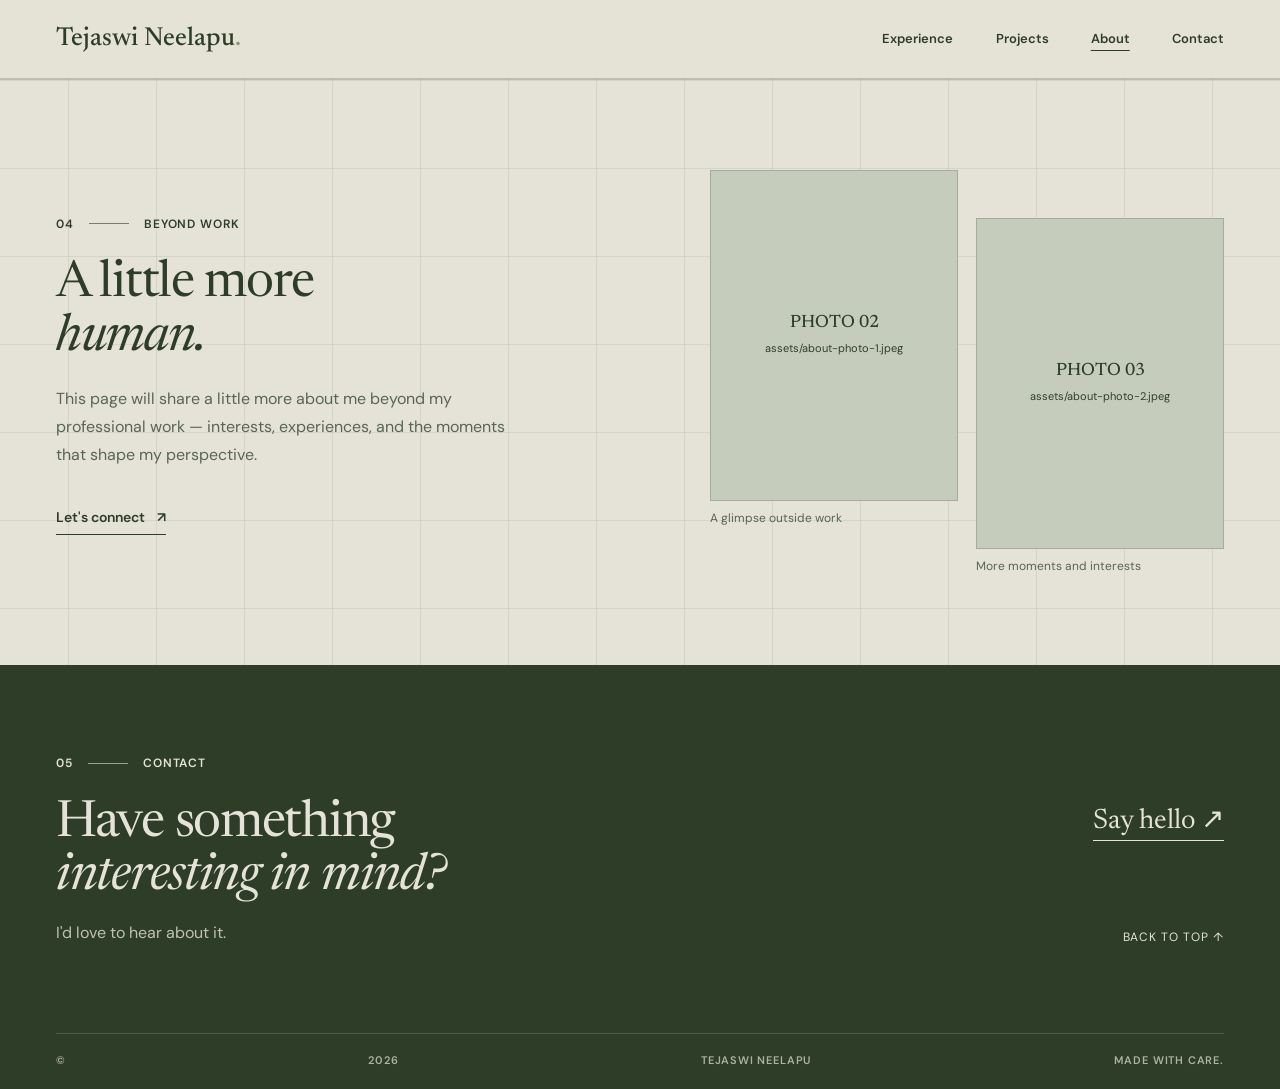
==== about.html @ 1ed98db2 "Add files via upload" ====
<!DOCTYPE html>

<html lang="en">
<head>
<meta charset="utf-8"/>
<meta content="width=device-width, initial-scale=1" name="viewport"/>
<meta content="#e5e3d7" name="theme-color"/>
<meta content="Portfolio of Tejaswi Neelapu — data engineering, analytics, and applied AI." name="description"/>
<title>About — Tejaswi Neelapu</title>
<link href="https://fonts.googleapis.com" rel="preconnect"/>
<link crossorigin="" href="https://fonts.gstatic.com" rel="preconnect"/>
<link href="https://fonts.googleapis.com/css2?family=DM+Sans:wght@400;500;600;700&amp;family=Newsreader:opsz,wght@6..72,400;6..72,500;6..72,600&amp;display=swap" rel="stylesheet"/>
<link href="./styles.css" rel="stylesheet"/>
<script defer="" src="./script.js"></script>
</head>
<body>
<a class="skip-link" href="#main">Skip to content</a>
<header class="site-header">
<div class="wrap header-layout">
<a class="wordmark" href="index.html">Tejaswi Neelapu<span class="wordmark-period">.</span></a>
<nav aria-label="Main navigation" id="main-nav">
<a href="experience.html">Experience</a><a href="projects.html">Projects</a><a aria-current="page" href="about.html">About</a><a href="contact.html">Contact</a>
</nav>
<button aria-controls="main-nav" aria-expanded="false" aria-label="Toggle navigation" class="mobile-menu"><span></span><span></span></button>
</div>
</header>
<main id="main">



<section aria-labelledby="about-title" class="section about-section grid-paper" id="about"><div class="wrap about-grid"><div><span class="index-label">04 <span class="short-rule"></span> BEYOND WORK</span><h2 id="about-title">A little more<br/><em>human.</em></h2><p>This page will share a little more about me beyond my professional work — interests, experiences, and the moments that shape my perspective.</p><a class="quiet-link" href="contact.html">Let's connect <span aria-hidden="true">↗</span></a></div><div aria-label="Personal photographs" class="personal-gallery"><figure><div class="photo-placeholder"><span>PHOTO 02</span><small>assets/about-photo-1.jpeg</small></div><figcaption>A glimpse outside work</figcaption></figure><figure><div class="photo-placeholder"><span>PHOTO 03</span><small>assets/about-photo-2.jpeg</small></div><figcaption>More moments and interests</figcaption></figure></div></div></section>
</main>
<footer id="contact"><div class="wrap footer-layout"><div><span class="index-label">05 <span class="short-rule"></span> CONTACT</span><h2>Have something<br/><em>interesting in mind?</em></h2><p>I'd love to hear about it.</p></div><div class="footer-right"><a href="mailto:tejaswirupa2001@gmail.com">Say hello <span aria-hidden="true">↗</span></a><a class="back-top" href="#main">BACK TO TOP ↑</a></div></div><div class="wrap copyright">© <span id="year">2026</span> TEJASWI NEELAPU <span>MADE WITH CARE.</span></div></footer>
</body>
</html>
---- styles.css ----
:root{--ivory:#e5e3d7;--sage:#a3b087;--olive:#2e3d28;--muted:#586653;--line:rgba(46,61,40,.22);--white:#f7f6f0;--serif:'Newsreader',Georgia,serif;--sans:'DM Sans',Arial,sans-serif}*{box-sizing:border-box}html{scroll-behavior:smooth;scroll-padding-top:84px}body{margin:0;background:var(--ivory);color:var(--olive);font-family:var(--sans);font-size:16px;line-height:1.55}a{color:inherit;text-decoration:none}button{font:inherit}img{max-width:100%;display:block}::selection{background:var(--sage);color:var(--olive)}.wrap{width:min(1280px,calc(100% - 112px));margin:auto}.skip-link{position:absolute;z-index:30;left:12px;top:-80px;background:var(--olive);color:var(--white);padding:12px}.skip-link:focus{top:12px}.grid-paper{background-image:linear-gradient(to right,rgba(46,61,40,.085) 1px,transparent 1px),linear-gradient(to bottom,rgba(46,61,40,.085) 1px,transparent 1px);background-size:88px 88px;background-position:center top}.site-header{position:relative;z-index:10;border-bottom:1px solid var(--line);background:rgba(229,227,215,.96)}.header-layout{min-height:78px;display:flex;align-items:center;justify-content:space-between;gap:20px}.wordmark{font:500 26px/1 var(--serif);white-space:nowrap}.wordmark-period{color:#879c74}.site-header nav{display:flex;align-items:center;gap:clamp(18px,3.3vw,48px)}.site-header nav a{font-size:13px;font-weight:600;transition:opacity .2s}.site-header nav a:hover{opacity:.55}.mobile-menu{display:none}.micro,.index-label,.portrait-caption,.project-number,.project-foot,.tags,.content-note,.panel-foot,.copyright{font-size:12px;letter-spacing:.075em;font-weight:600}.hero{overflow:hidden}.hero-topline,.hero-baseline{display:flex;justify-content:space-between;gap:20px}.hero-topline{padding:25px 0 18px;border-bottom:1px solid var(--line)}.hero-layout{display:grid;grid-template-columns:minmax(0,.96fr) minmax(0,1.04fr);align-items:center;gap:5.2%;min-height:620px;padding:52px 0 34px}.index-label{display:inline-flex;align-items:center;gap:15px}.short-rule{display:inline-block;width:40px;border-top:1px solid currentColor;opacity:.6}.hero h1{font:400 clamp(48px,5.5vw,82px)/.99 var(--serif);letter-spacing:-.035em;margin:34px 0 28px}.hero h1 em,h2 em{font-weight:400}.hero-lead{font-size:clamp(16px,1.4vw,19px);line-height:1.7;max-width:475px;margin:0;color:var(--muted)}.hero-actions{display:flex;gap:30px;flex-wrap:wrap;align-items:center;margin-top:36px}.button-primary{background:var(--olive);padding:14px 20px;color:var(--white);font-size:13px;font-weight:600;display:inline-flex;gap:26px;align-items:center;transition:transform .25s,background .25s}.button-primary:hover{transform:translateY(-3px);background:#43573c}.quiet-link{display:inline-flex;align-items:center;gap:12px;font-size:14px;font-weight:600;border-bottom:1px solid currentColor;padding-bottom:5px;transition:gap .2s}.quiet-link:hover{gap:19px}.hero-visual{position:relative;padding:0 8% 16px 2%}.portrait-mat{height:clamp(400px,42vw,540px);overflow:hidden;background:var(--sage)}.portrait-mat img{width:100%;height:100%;object-fit:cover;object-position:50% 55%;filter:saturate(.86) contrast(.98)}.portrait-caption{text-align:right;margin:13px 0 0}.botanical{stroke:var(--muted);stroke-width:1.4;opacity:.56;stroke-linecap:round;stroke-linejoin:round}.hero-flower{position:absolute;width:120px;height:180px;right:-26px;bottom:-30px;transform:rotate(-17deg);pointer-events:none}.hero-baseline{align-items:center;padding:17px 0 23px;border-top:1px solid var(--line)}.hero-baseline a{white-space:nowrap}.section{padding:110px 0}.experience-section{background:var(--white)}.section-grid{display:grid;grid-template-columns:32% 1fr;gap:8%}.section-intro h2,.section-top h2,.about-grid h2,footer h2{font:400 clamp(40px,4vw,60px)/1.04 var(--serif);letter-spacing:-.025em;margin:23px 0 20px}.section-intro>p,.section-top>p,.about-grid>div>p{max-width:300px;color:var(--muted);font-size:16px;line-height:1.75}.experience-list{border-top:1px solid var(--line)}.experience-row{border-bottom:1px solid var(--line)}.experience-row summary{list-style:none;cursor:pointer;display:grid;grid-template-columns:1.25fr 1.6fr auto 22px;gap:12px;align-items:center;padding:24px 0}.experience-row summary::-webkit-details-marker{display:none}.experience-row summary:hover .company{transform:translateX(5px)}.company{font-size:20px;font-family:var(--serif);font-weight:500;transition:transform .2s}.role,.date{font-size:14px}.date{white-space:nowrap}.expand-symbol{font-size:23px;font-weight:400;line-height:1}.experience-row[open] .expand-symbol{transform:rotate(45deg)}.experience-detail{max-width:570px;padding:0 0 22px 0;color:var(--muted);font-size:15px}.experience-detail p{margin:0 0 13px}.tags{font-size:11px}.content-note{font-size:12px;font-weight:400;color:var(--muted);letter-spacing:0;margin-top:20px}.projects-section{background:var(--ivory)}.section-top{display:flex;align-items:end;justify-content:space-between;gap:30px;margin-bottom:42px}.section-top h2{margin-bottom:0}.project-grid{display:grid;grid-template-columns:repeat(3,minmax(0,1fr));border-top:1px solid var(--line);border-bottom:1px solid var(--line)}.project{padding:28px 25px 27px 0;min-width:0}.project+.project{border-left:1px solid var(--line);padding-left:25px}.project-art{margin:22px 0 24px;height:170px;position:relative;overflow:hidden}.project-art-one{background:#b7bda8}.project-art-two{background:#d5d5c8}.project-art-three{background:#a8b392}.project-art-one .art-ring{position:absolute;border:1px solid var(--olive);border-radius:50%;width:170px;height:170px;top:0;left:50%;transform:translateX(-50%)}.project-art-one .ring-two{width:125px;height:125px;top:22px}.project-art-one .ring-three{width:75px;height:75px;top:47px}.art-dot{position:absolute;width:12px;height:12px;border-radius:50%;background:var(--olive);top:calc(50% - 6px);left:calc(50% - 6px)}.art-flow{position:absolute;border:1px solid var(--olive);width:80%;height:35px;left:10%;transform:skewY(-14deg)}.f1{top:39px}.f2{top:67px}.f3{top:95px}.art-bars{display:flex;align-items:end;justify-content:center;height:100%;gap:12px;padding:24px}.art-bars i{display:block;background:var(--olive);width:20px;opacity:.8}.art-bars i:nth-child(1){height:33%}.art-bars i:nth-child(2){height:65%}.art-bars i:nth-child(3){height:44%}.art-bars i:nth-child(4){height:85%}.art-bars i:nth-child(5){height:61%}.art-bars i:nth-child(6){height:100%}.project h3{font:500 27px/1.12 var(--serif);margin:0 0 12px}.project>p{font-size:15px;line-height:1.65;color:var(--muted);min-height:74px;margin:0 0 22px}.project-foot{font-size:11px}.about-section{border-top:1px solid var(--line);padding:90px 0}.about-grid{display:grid;grid-template-columns:1fr 1fr;gap:12%;align-items:center}.about-grid>div>p{max-width:480px}.about-grid .quiet-link{margin-top:22px}.about-panel{background:var(--sage);min-height:315px;position:relative;display:flex;align-items:center;padding:42px;overflow:hidden}.about-panel-inner{max-width:330px;position:relative;z-index:1}.about-panel-inner>span{font-size:12px;letter-spacing:.08em;font-weight:600}.about-panel-inner p{font:400 31px/1.2 var(--serif);margin:28px 0 42px}.corner-flower{position:absolute;width:130px;height:195px;right:-28px;bottom:-50px;opacity:.38;transform:rotate(23deg)}footer{background:var(--olive);color:var(--ivory);padding:85px 0 20px}.footer-layout{display:flex;justify-content:space-between;gap:35px}.footer-layout h2{margin-bottom:8px}.footer-layout p{opacity:.8}.footer-right{display:flex;flex-direction:column;align-items:flex-end;justify-content:space-between;padding:52px 0 15px}.footer-right>a:first-child{font:400 28px var(--serif);border-bottom:1px solid var(--ivory);padding-bottom:5px}.back-top{font-size:12px;letter-spacing:.08em}.copyright{display:flex;justify-content:space-between;gap:20px;border-top:1px solid rgba(255,255,255,.23);margin-top:72px;padding-top:18px;font-size:11px;opacity:.7}a:focus-visible,button:focus-visible,summary:focus-visible{outline:3px solid #77915e;outline-offset:4px}@media(max-width:950px){.wrap{width:min(100% - 56px,1280px)}.hero-layout{min-height:0}.hero h1{font-size:clamp(42px,5.5vw,65px)}.experience-row summary{grid-template-columns:1fr 1fr 22px}.experience-row .date{grid-column:2;grid-row:2}.expand-symbol{grid-column:3;grid-row:1}.role{grid-column:2;grid-row:1}.project h3{font-size:23px}}@media(max-width:700px){.wrap{width:calc(100% - 38px)}.header-layout{min-height:66px}.wordmark{font-size:22px}.mobile-menu{display:flex;flex-direction:column;gap:6px;justify-content:center;align-items:center;background:transparent;border:1px solid var(--line);width:44px;height:40px}.mobile-menu span{width:19px;border-top:1.5px solid var(--olive)}.site-header nav{display:none;position:absolute;top:66px;left:0;right:0;padding:24px 19px;background:var(--ivory);border-bottom:1px solid var(--line);flex-direction:column;align-items:flex-start;gap:19px}.site-header nav.open{display:flex}.hero-topline{font-size:10px}.hero-topline span:last-child{display:none}.hero-layout{grid-template-columns:1fr;gap:35px;padding:45px 0 35px}.hero h1{font-size:clamp(48px,11vw,70px);margin:22px 0}.hero-lead{max-width:510px}.hero-actions{margin-top:28px;gap:20px}.hero-visual{padding:0 13% 0 0}.portrait-mat{height:auto;aspect-ratio:4/4.3}.portrait-mat img{object-position:center 52%}.hero-flower{right:0;bottom:-28px;width:90px}.hero-baseline{font-size:10px}.hero-baseline>span{display:none}.section{padding:73px 0}.section-grid,.about-grid{grid-template-columns:1fr;gap:31px}.section-intro h2,.section-top h2,.about-grid h2,footer h2{font-size:45px}.experience-row summary{grid-template-columns:1.2fr 1fr 22px;gap:10px;padding:20px 0}.company{font-size:19px}.role,.date{font-size:12px}.section-top{display:block}.section-top>p{margin-top:12px}.project-grid{grid-template-columns:1fr}.project{padding:25px 0!important}.project+.project{border-left:0;border-top:1px solid var(--line)}.project-art{height:175px}.project>p{min-height:0}.about-panel{min-height:280px}.footer-layout{display:block}.footer-right{padding:25px 0 0;align-items:flex-start;gap:60px}.copyright{margin-top:56px;flex-wrap:wrap}.grid-paper{background-size:65px 65px}}@media(prefers-reduced-motion:reduce){html{scroll-behavior:auto}*,*:before,*:after{transition-duration:.01ms!important;animation-duration:.01ms!important}}

/* Multi-page navigation + personal-gallery extensions */
.site-header nav a[aria-current="page"]{text-decoration:underline;text-underline-offset:7px;text-decoration-thickness:1px}
.contact-page{min-height:55vh;display:flex;align-items:center}.contact-page h1{font:400 clamp(44px,5vw,70px)/1.06 var(--serif);letter-spacing:-.025em;margin:20px 0}.contact-page p{max-width:610px;color:var(--muted)}
.personal-gallery{display:grid;grid-template-columns:1fr 1fr;gap:18px;align-items:start}.personal-gallery figure{margin:0}.personal-gallery figure:nth-child(2){margin-top:48px}.photo-placeholder{min-height:290px;aspect-ratio:3/4;background:#c6ccbb;border:1px solid var(--line);display:flex;flex-direction:column;align-items:center;justify-content:center;gap:8px;color:var(--olive)}.photo-placeholder span{font:500 18px var(--serif)}.photo-placeholder small{font-size:11px}.personal-gallery figcaption{margin-top:8px;font-size:12px;color:var(--muted)}
@media(max-width:700px){.personal-gallery{gap:12px}.personal-gallery figure:nth-child(2){margin-top:26px}.photo-placeholder{min-height:165px}.photo-placeholder small{font-size:9px}}
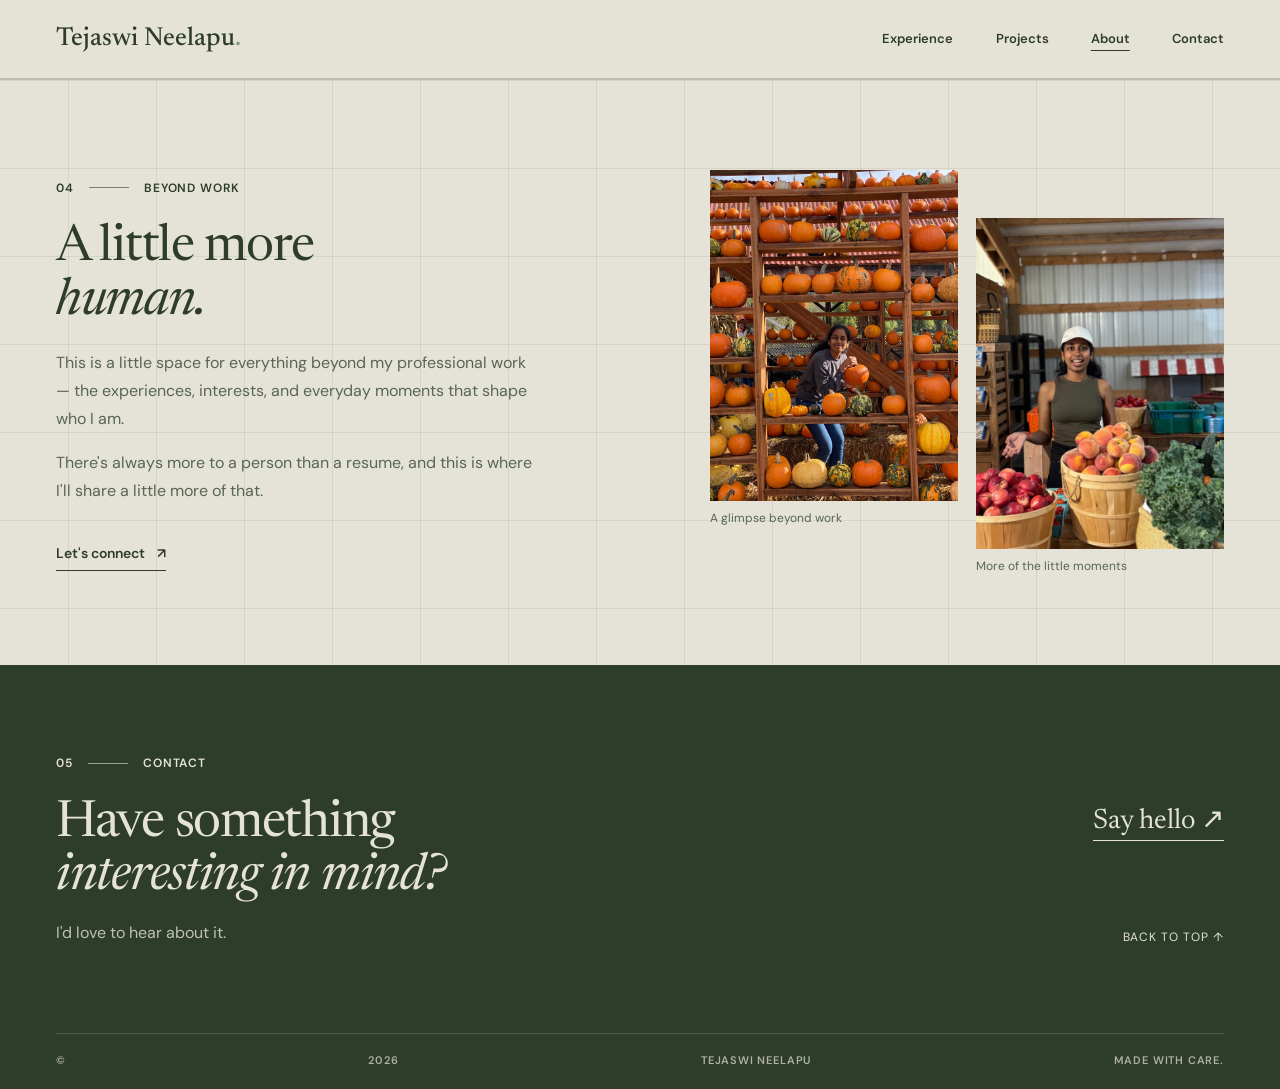
==== commit bc1daec5: "Revise about.html for improved content and layout Updated the about page to enhance content and stru" ====
--- a/about.html
+++ b/about.html
@@ -1,35 +1,141 @@
 <!DOCTYPE html>
-
 <html lang="en">
 <head>
-<meta charset="utf-8"/>
-<meta content="width=device-width, initial-scale=1" name="viewport"/>
-<meta content="#e5e3d7" name="theme-color"/>
-<meta content="Portfolio of Tejaswi Neelapu — data engineering, analytics, and applied AI." name="description"/>
-<title>About — Tejaswi Neelapu</title>
-<link href="https://fonts.googleapis.com" rel="preconnect"/>
-<link crossorigin="" href="https://fonts.gstatic.com" rel="preconnect"/>
-<link href="https://fonts.googleapis.com/css2?family=DM+Sans:wght@400;500;600;700&amp;family=Newsreader:opsz,wght@6..72,400;6..72,500;6..72,600&amp;display=swap" rel="stylesheet"/>
-<link href="./styles.css" rel="stylesheet"/>
-<script defer="" src="./script.js"></script>
+  <meta charset="UTF-8">
+  <meta name="viewport" content="width=device-width, initial-scale=1">
+
+  <meta name="theme-color" content="#e5e3d7">
+  <meta name="description" content="Get to know Tejaswi Neelapu beyond her professional work.">
+
+  <title>About — Tejaswi Neelapu</title>
+
+  <link rel="preconnect" href="https://fonts.googleapis.com">
+  <link rel="preconnect" href="https://fonts.gstatic.com" crossorigin>
+  <link href="https://fonts.googleapis.com/css2?family=DM+Sans:wght@400;500;600;700&family=Newsreader:opsz,wght@6..72,400;6..72,500;6..72,600&display=swap" rel="stylesheet">
+
+  <link rel="stylesheet" href="./styles.css">
+  <script src="./script.js" defer></script>
 </head>
+
 <body>
-<a class="skip-link" href="#main">Skip to content</a>
-<header class="site-header">
-<div class="wrap header-layout">
-<a class="wordmark" href="index.html">Tejaswi Neelapu<span class="wordmark-period">.</span></a>
-<nav aria-label="Main navigation" id="main-nav">
-<a href="experience.html">Experience</a><a href="projects.html">Projects</a><a aria-current="page" href="about.html">About</a><a href="contact.html">Contact</a>
-</nav>
-<button aria-controls="main-nav" aria-expanded="false" aria-label="Toggle navigation" class="mobile-menu"><span></span><span></span></button>
-</div>
-</header>
-<main id="main">
+  <a class="skip-link" href="#main">Skip to content</a>
 
+  <header class="site-header">
+    <div class="wrap header-layout">
+      <a class="wordmark" href="index.html">
+        Tejaswi Neelapu<span class="wordmark-period">.</span>
+      </a>
 
+      <nav id="main-nav" aria-label="Main navigation">
+        <a href="experience.html">Experience</a>
+        <a href="projects.html">Projects</a>
+        <a href="about.html" aria-current="page">About</a>
+        <a href="contact.html">Contact</a>
+      </nav>
 
-<section aria-labelledby="about-title" class="section about-section grid-paper" id="about"><div class="wrap about-grid"><div><span class="index-label">04 <span class="short-rule"></span> BEYOND WORK</span><h2 id="about-title">A little more<br/><em>human.</em></h2><p>This page will share a little more about me beyond my professional work — interests, experiences, and the moments that shape my perspective.</p><a class="quiet-link" href="contact.html">Let's connect <span aria-hidden="true">↗</span></a></div><div aria-label="Personal photographs" class="personal-gallery"><figure><div class="photo-placeholder"><span>PHOTO 02</span><small>assets/about-photo-1.jpeg</small></div><figcaption>A glimpse outside work</figcaption></figure><figure><div class="photo-placeholder"><span>PHOTO 03</span><small>assets/about-photo-2.jpeg</small></div><figcaption>More moments and interests</figcaption></figure></div></div></section>
-</main>
-<footer id="contact"><div class="wrap footer-layout"><div><span class="index-label">05 <span class="short-rule"></span> CONTACT</span><h2>Have something<br/><em>interesting in mind?</em></h2><p>I'd love to hear about it.</p></div><div class="footer-right"><a href="mailto:tejaswirupa2001@gmail.com">Say hello <span aria-hidden="true">↗</span></a><a class="back-top" href="#main">BACK TO TOP ↑</a></div></div><div class="wrap copyright">© <span id="year">2026</span> TEJASWI NEELAPU <span>MADE WITH CARE.</span></div></footer>
+      <button
+        class="mobile-menu"
+        aria-label="Toggle navigation"
+        aria-controls="main-nav"
+        aria-expanded="false"
+      >
+        <span></span>
+        <span></span>
+      </button>
+    </div>
+  </header>
+
+  <main id="main">
+    <section
+      class="section about-section grid-paper"
+      id="about"
+      aria-labelledby="about-title"
+    >
+      <div class="wrap about-grid">
+
+        <div>
+          <span class="index-label">
+            04 <span class="short-rule"></span> BEYOND WORK
+          </span>
+
+          <h2 id="about-title">
+            A little more<br>
+            <em>human.</em>
+          </h2>
+
+          <p>
+            This is a little space for everything beyond my
+            professional work — the experiences, interests,
+            and everyday moments that shape who I am.
+          </p>
+
+          <p>
+            There's always more to a person than a resume,
+            and this is where I'll share a little more of that.
+          </p>
+
+          <a class="quiet-link" href="contact.html">
+            Let's connect <span aria-hidden="true">↗</span>
+          </a>
+        </div>
+
+        <div class="personal-gallery" aria-label="Personal photographs">
+
+          <figure>
+            <img
+              class="personal-photo"
+              src="./assets/about-photo-1.jpeg"
+              alt="Tejaswi enjoying a moment outside of work"
+              loading="lazy"
+            >
+            <figcaption>A glimpse beyond work</figcaption>
+          </figure>
+
+          <figure>
+            <img
+              class="personal-photo"
+              src="./assets/about-photo-2.jpeg"
+              alt="Another personal photograph of Tejaswi"
+              loading="lazy"
+            >
+            <figcaption>More of the little moments</figcaption>
+          </figure>
+
+        </div>
+      </div>
+    </section>
+  </main>
+
+  <footer id="contact">
+    <div class="wrap footer-layout">
+      <div>
+        <span class="index-label">
+          05 <span class="short-rule"></span> CONTACT
+        </span>
+
+        <h2>
+          Have something<br>
+          <em>interesting in mind?</em>
+        </h2>
+
+        <p>I'd love to hear about it.</p>
+      </div>
+
+      <div class="footer-right">
+        <a href="mailto:tejaswirupa2001@gmail.com">
+          Say hello <span aria-hidden="true">↗</span>
+        </a>
+
+        <a class="back-top" href="#main">
+          BACK TO TOP ↑
+        </a>
+      </div>
+    </div>
+
+    <div class="wrap copyright">
+      © <span id="year">2026</span> TEJASWI NEELAPU
+      <span>MADE WITH CARE.</span>
+    </div>
+  </footer>
 </body>
 </html>
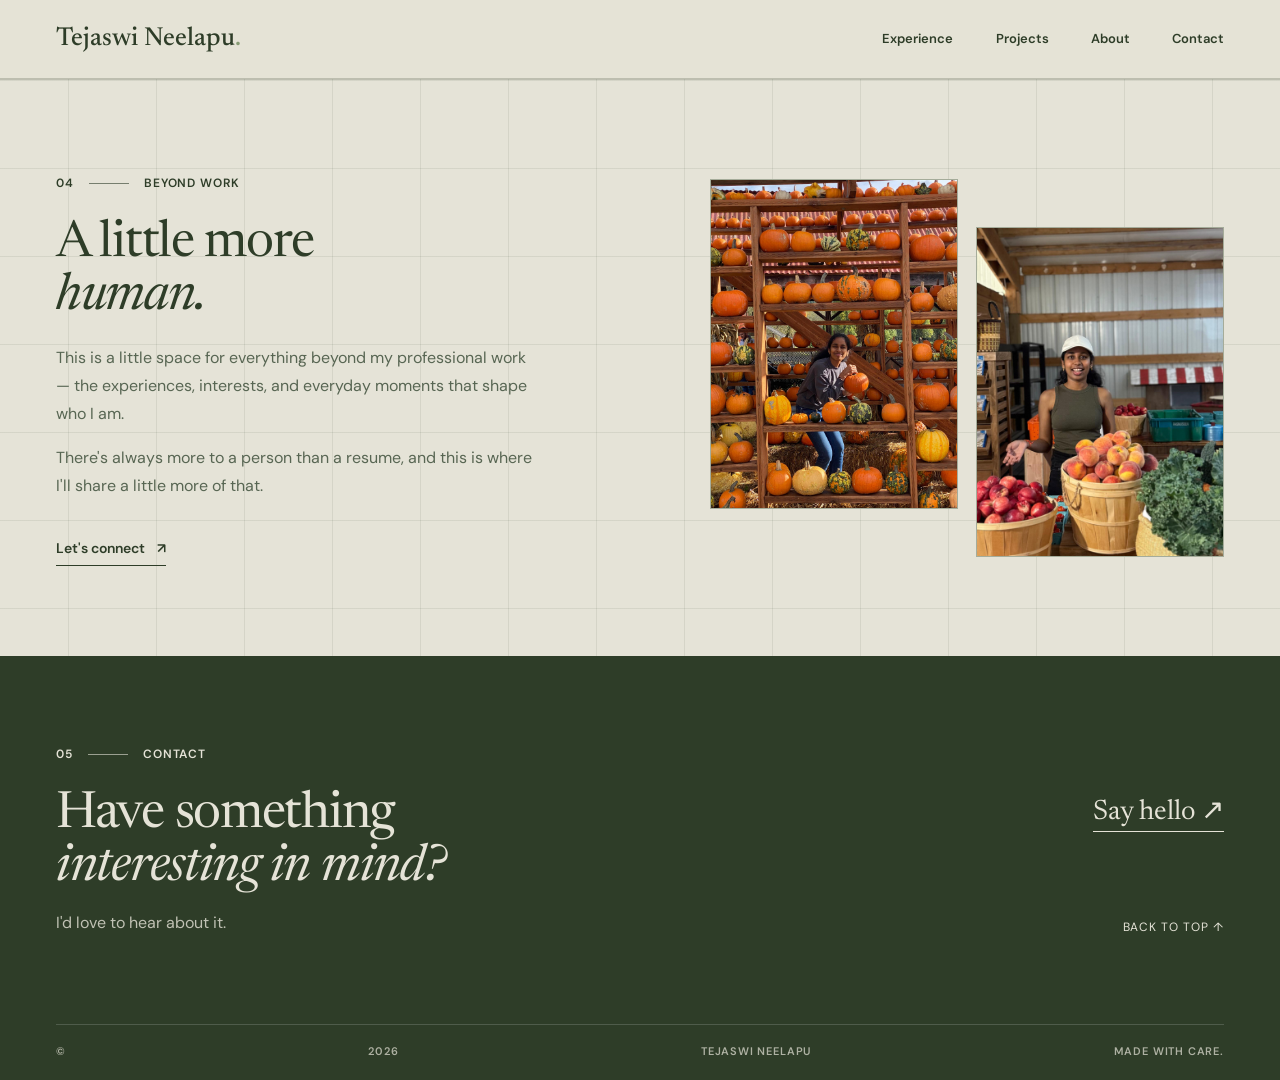
==== commit d8280770: "Remove captions beneath About page photographs" ====
--- a/about.html
+++ b/about.html
@@ -13,7 +13,7 @@
   <link rel="preconnect" href="https://fonts.gstatic.com" crossorigin>
   <link href="https://fonts.googleapis.com/css2?family=DM+Sans:wght@400;500;600;700&family=Newsreader:opsz,wght@6..72,400;6..72,500;6..72,600&display=swap" rel="stylesheet">
 
-  <link rel="stylesheet" href="./styles.css">
+  <link rel="stylesheet" href="./styles.css?v=20261115b">
   <script src="./script.js" defer></script>
 </head>
 
@@ -88,7 +88,6 @@
               alt="Tejaswi enjoying a moment outside of work"
               loading="lazy"
             >
-            <figcaption>A glimpse beyond work</figcaption>
           </figure>
 
           <figure>
@@ -98,7 +97,6 @@
               alt="Another personal photograph of Tejaswi"
               loading="lazy"
             >
-            <figcaption>More of the little moments</figcaption>
           </figure>
 
         </div>
--- a/styles.css
+++ b/styles.css
@@ -1,7 +1,92 @@
 :root{--ivory:#e5e3d7;--sage:#a3b087;--olive:#2e3d28;--muted:#586653;--line:rgba(46,61,40,.22);--white:#f7f6f0;--serif:'Newsreader',Georgia,serif;--sans:'DM Sans',Arial,sans-serif}*{box-sizing:border-box}html{scroll-behavior:smooth;scroll-padding-top:84px}body{margin:0;background:var(--ivory);color:var(--olive);font-family:var(--sans);font-size:16px;line-height:1.55}a{color:inherit;text-decoration:none}button{font:inherit}img{max-width:100%;display:block}::selection{background:var(--sage);color:var(--olive)}.wrap{width:min(1280px,calc(100% - 112px));margin:auto}.skip-link{position:absolute;z-index:30;left:12px;top:-80px;background:var(--olive);color:var(--white);padding:12px}.skip-link:focus{top:12px}.grid-paper{background-image:linear-gradient(to right,rgba(46,61,40,.085) 1px,transparent 1px),linear-gradient(to bottom,rgba(46,61,40,.085) 1px,transparent 1px);background-size:88px 88px;background-position:center top}.site-header{position:relative;z-index:10;border-bottom:1px solid var(--line);background:rgba(229,227,215,.96)}.header-layout{min-height:78px;display:flex;align-items:center;justify-content:space-between;gap:20px}.wordmark{font:500 26px/1 var(--serif);white-space:nowrap}.wordmark-period{color:#879c74}.site-header nav{display:flex;align-items:center;gap:clamp(18px,3.3vw,48px)}.site-header nav a{font-size:13px;font-weight:600;transition:opacity .2s}.site-header nav a:hover{opacity:.55}.mobile-menu{display:none}.micro,.index-label,.portrait-caption,.project-number,.project-foot,.tags,.content-note,.panel-foot,.copyright{font-size:12px;letter-spacing:.075em;font-weight:600}.hero{overflow:hidden}.hero-topline,.hero-baseline{display:flex;justify-content:space-between;gap:20px}.hero-topline{padding:25px 0 18px;border-bottom:1px solid var(--line)}.hero-layout{display:grid;grid-template-columns:minmax(0,.96fr) minmax(0,1.04fr);align-items:center;gap:5.2%;min-height:620px;padding:52px 0 34px}.index-label{display:inline-flex;align-items:center;gap:15px}.short-rule{display:inline-block;width:40px;border-top:1px solid currentColor;opacity:.6}.hero h1{font:400 clamp(48px,5.5vw,82px)/.99 var(--serif);letter-spacing:-.035em;margin:34px 0 28px}.hero h1 em,h2 em{font-weight:400}.hero-lead{font-size:clamp(16px,1.4vw,19px);line-height:1.7;max-width:475px;margin:0;color:var(--muted)}.hero-actions{display:flex;gap:30px;flex-wrap:wrap;align-items:center;margin-top:36px}.button-primary{background:var(--olive);padding:14px 20px;color:var(--white);font-size:13px;font-weight:600;display:inline-flex;gap:26px;align-items:center;transition:transform .25s,background .25s}.button-primary:hover{transform:translateY(-3px);background:#43573c}.quiet-link{display:inline-flex;align-items:center;gap:12px;font-size:14px;font-weight:600;border-bottom:1px solid currentColor;padding-bottom:5px;transition:gap .2s}.quiet-link:hover{gap:19px}.hero-visual{position:relative;padding:0 8% 16px 2%}.portrait-mat{height:clamp(400px,42vw,540px);overflow:hidden;background:var(--sage)}.portrait-mat img{width:100%;height:100%;object-fit:cover;object-position:50% 55%;filter:saturate(.86) contrast(.98)}.portrait-caption{text-align:right;margin:13px 0 0}.botanical{stroke:var(--muted);stroke-width:1.4;opacity:.56;stroke-linecap:round;stroke-linejoin:round}.hero-flower{position:absolute;width:120px;height:180px;right:-26px;bottom:-30px;transform:rotate(-17deg);pointer-events:none}.hero-baseline{align-items:center;padding:17px 0 23px;border-top:1px solid var(--line)}.hero-baseline a{white-space:nowrap}.section{padding:110px 0}.experience-section{background:var(--white)}.section-grid{display:grid;grid-template-columns:32% 1fr;gap:8%}.section-intro h2,.section-top h2,.about-grid h2,footer h2{font:400 clamp(40px,4vw,60px)/1.04 var(--serif);letter-spacing:-.025em;margin:23px 0 20px}.section-intro>p,.section-top>p,.about-grid>div>p{max-width:300px;color:var(--muted);font-size:16px;line-height:1.75}.experience-list{border-top:1px solid var(--line)}.experience-row{border-bottom:1px solid var(--line)}.experience-row summary{list-style:none;cursor:pointer;display:grid;grid-template-columns:1.25fr 1.6fr auto 22px;gap:12px;align-items:center;padding:24px 0}.experience-row summary::-webkit-details-marker{display:none}.experience-row summary:hover .company{transform:translateX(5px)}.company{font-size:20px;font-family:var(--serif);font-weight:500;transition:transform .2s}.role,.date{font-size:14px}.date{white-space:nowrap}.expand-symbol{font-size:23px;font-weight:400;line-height:1}.experience-row[open] .expand-symbol{transform:rotate(45deg)}.experience-detail{max-width:570px;padding:0 0 22px 0;color:var(--muted);font-size:15px}.experience-detail p{margin:0 0 13px}.tags{font-size:11px}.content-note{font-size:12px;font-weight:400;color:var(--muted);letter-spacing:0;margin-top:20px}.projects-section{background:var(--ivory)}.section-top{display:flex;align-items:end;justify-content:space-between;gap:30px;margin-bottom:42px}.section-top h2{margin-bottom:0}.project-grid{display:grid;grid-template-columns:repeat(3,minmax(0,1fr));border-top:1px solid var(--line);border-bottom:1px solid var(--line)}.project{padding:28px 25px 27px 0;min-width:0}.project+.project{border-left:1px solid var(--line);padding-left:25px}.project-art{margin:22px 0 24px;height:170px;position:relative;overflow:hidden}.project-art-one{background:#b7bda8}.project-art-two{background:#d5d5c8}.project-art-three{background:#a8b392}.project-art-one .art-ring{position:absolute;border:1px solid var(--olive);border-radius:50%;width:170px;height:170px;top:0;left:50%;transform:translateX(-50%)}.project-art-one .ring-two{width:125px;height:125px;top:22px}.project-art-one .ring-three{width:75px;height:75px;top:47px}.art-dot{position:absolute;width:12px;height:12px;border-radius:50%;background:var(--olive);top:calc(50% - 6px);left:calc(50% - 6px)}.art-flow{position:absolute;border:1px solid var(--olive);width:80%;height:35px;left:10%;transform:skewY(-14deg)}.f1{top:39px}.f2{top:67px}.f3{top:95px}.art-bars{display:flex;align-items:end;justify-content:center;height:100%;gap:12px;padding:24px}.art-bars i{display:block;background:var(--olive);width:20px;opacity:.8}.art-bars i:nth-child(1){height:33%}.art-bars i:nth-child(2){height:65%}.art-bars i:nth-child(3){height:44%}.art-bars i:nth-child(4){height:85%}.art-bars i:nth-child(5){height:61%}.art-bars i:nth-child(6){height:100%}.project h3{font:500 27px/1.12 var(--serif);margin:0 0 12px}.project>p{font-size:15px;line-height:1.65;color:var(--muted);min-height:74px;margin:0 0 22px}.project-foot{font-size:11px}.about-section{border-top:1px solid var(--line);padding:90px 0}.about-grid{display:grid;grid-template-columns:1fr 1fr;gap:12%;align-items:center}.about-grid>div>p{max-width:480px}.about-grid .quiet-link{margin-top:22px}.about-panel{background:var(--sage);min-height:315px;position:relative;display:flex;align-items:center;padding:42px;overflow:hidden}.about-panel-inner{max-width:330px;position:relative;z-index:1}.about-panel-inner>span{font-size:12px;letter-spacing:.08em;font-weight:600}.about-panel-inner p{font:400 31px/1.2 var(--serif);margin:28px 0 42px}.corner-flower{position:absolute;width:130px;height:195px;right:-28px;bottom:-50px;opacity:.38;transform:rotate(23deg)}footer{background:var(--olive);color:var(--ivory);padding:85px 0 20px}.footer-layout{display:flex;justify-content:space-between;gap:35px}.footer-layout h2{margin-bottom:8px}.footer-layout p{opacity:.8}.footer-right{display:flex;flex-direction:column;align-items:flex-end;justify-content:space-between;padding:52px 0 15px}.footer-right>a:first-child{font:400 28px var(--serif);border-bottom:1px solid var(--ivory);padding-bottom:5px}.back-top{font-size:12px;letter-spacing:.08em}.copyright{display:flex;justify-content:space-between;gap:20px;border-top:1px solid rgba(255,255,255,.23);margin-top:72px;padding-top:18px;font-size:11px;opacity:.7}a:focus-visible,button:focus-visible,summary:focus-visible{outline:3px solid #77915e;outline-offset:4px}@media(max-width:950px){.wrap{width:min(100% - 56px,1280px)}.hero-layout{min-height:0}.hero h1{font-size:clamp(42px,5.5vw,65px)}.experience-row summary{grid-template-columns:1fr 1fr 22px}.experience-row .date{grid-column:2;grid-row:2}.expand-symbol{grid-column:3;grid-row:1}.role{grid-column:2;grid-row:1}.project h3{font-size:23px}}@media(max-width:700px){.wrap{width:calc(100% - 38px)}.header-layout{min-height:66px}.wordmark{font-size:22px}.mobile-menu{display:flex;flex-direction:column;gap:6px;justify-content:center;align-items:center;background:transparent;border:1px solid var(--line);width:44px;height:40px}.mobile-menu span{width:19px;border-top:1.5px solid var(--olive)}.site-header nav{display:none;position:absolute;top:66px;left:0;right:0;padding:24px 19px;background:var(--ivory);border-bottom:1px solid var(--line);flex-direction:column;align-items:flex-start;gap:19px}.site-header nav.open{display:flex}.hero-topline{font-size:10px}.hero-topline span:last-child{display:none}.hero-layout{grid-template-columns:1fr;gap:35px;padding:45px 0 35px}.hero h1{font-size:clamp(48px,11vw,70px);margin:22px 0}.hero-lead{max-width:510px}.hero-actions{margin-top:28px;gap:20px}.hero-visual{padding:0 13% 0 0}.portrait-mat{height:auto;aspect-ratio:4/4.3}.portrait-mat img{object-position:center 52%}.hero-flower{right:0;bottom:-28px;width:90px}.hero-baseline{font-size:10px}.hero-baseline>span{display:none}.section{padding:73px 0}.section-grid,.about-grid{grid-template-columns:1fr;gap:31px}.section-intro h2,.section-top h2,.about-grid h2,footer h2{font-size:45px}.experience-row summary{grid-template-columns:1.2fr 1fr 22px;gap:10px;padding:20px 0}.company{font-size:19px}.role,.date{font-size:12px}.section-top{display:block}.section-top>p{margin-top:12px}.project-grid{grid-template-columns:1fr}.project{padding:25px 0!important}.project+.project{border-left:0;border-top:1px solid var(--line)}.project-art{height:175px}.project>p{min-height:0}.about-panel{min-height:280px}.footer-layout{display:block}.footer-right{padding:25px 0 0;align-items:flex-start;gap:60px}.copyright{margin-top:56px;flex-wrap:wrap}.grid-paper{background-size:65px 65px}}@media(prefers-reduced-motion:reduce){html{scroll-behavior:auto}*,*:before,*:after{transition-duration:.01ms!important;animation-duration:.01ms!important}}
 
-/* Multi-page navigation + personal-gallery extensions */
-.site-header nav a[aria-current="page"]{text-decoration:underline;text-underline-offset:7px;text-decoration-thickness:1px}
-.contact-page{min-height:55vh;display:flex;align-items:center}.contact-page h1{font:400 clamp(44px,5vw,70px)/1.06 var(--serif);letter-spacing:-.025em;margin:20px 0}.contact-page p{max-width:610px;color:var(--muted)}
-.personal-gallery{display:grid;grid-template-columns:1fr 1fr;gap:18px;align-items:start}.personal-gallery figure{margin:0}.personal-gallery figure:nth-child(2){margin-top:48px}.photo-placeholder{min-height:290px;aspect-ratio:3/4;background:#c6ccbb;border:1px solid var(--line);display:flex;flex-direction:column;align-items:center;justify-content:center;gap:8px;color:var(--olive)}.photo-placeholder span{font:500 18px var(--serif)}.photo-placeholder small{font-size:11px}.personal-gallery figcaption{margin-top:8px;font-size:12px;color:var(--muted)}
-@media(max-width:700px){.personal-gallery{gap:12px}.personal-gallery figure:nth-child(2){margin-top:26px}.photo-placeholder{min-height:165px}.photo-placeholder small{font-size:9px}}
+
+
+/* =========================================
+   ABOUT PAGE — PERSONAL PHOTOGRAPHY
+   ========================================= */
+
+.personal-gallery {
+  display: grid;
+  grid-template-columns: repeat(2, minmax(0, 1fr));
+  gap: 18px;
+  align-items: start;
+}
+
+.personal-gallery figure {
+  margin: 0;
+  min-width: 0;
+}
+
+.personal-gallery figure:nth-child(2) {
+  margin-top: 48px;
+}
+
+.personal-gallery .personal-photo {
+  display: block;
+  width: 100%;
+  height: auto;
+  aspect-ratio: 3 / 4;
+  object-fit: cover;
+  object-position: center;
+  border: 1px solid var(--line);
+  background-color: #c6ccbb;
+}
+
+.personal-gallery figcaption {
+  margin-top: 10px;
+  font-size: 13px;
+  line-height: 1.5;
+  color: var(--muted);
+}
+
+/* Mobile layout */
+
+@media (max-width: 700px) {
+  .personal-gallery {
+    grid-template-columns: repeat(2, minmax(0, 1fr));
+    gap: 12px;
+  }
+
+  .personal-gallery figure:nth-child(2) {
+    margin-top: 26px;
+  }
+
+  .personal-gallery figcaption {
+    font-size: 12px;
+  }
+}
+
+
+/* Current homepage and experience refinements */
+.section-dot{display:inline-block;width:5px;height:5px;border-radius:50%;background:var(--olive);flex-shrink:0}
+.experience-row summary{grid-template-columns:minmax(125px,1fr) minmax(165px,1.45fr) minmax(170px,auto) 22px;gap:16px}
+.experience-row .role{line-height:1.5}
+.experience-row .role small{display:block;font-size:12px;font-weight:400;color:var(--muted);margin-top:3px}
+.experience-row .date{font-size:13px;line-height:1.5;white-space:normal;text-align:right}
+.experience-detail{max-width:720px;padding-bottom:32px}
+.experience-detail .job-location{margin:0 0 18px;font-size:13px;font-weight:600;color:var(--olive)}
+.achievement-list{margin:0 0 25px;padding-left:21px;list-style:disc}
+.achievement-list li{font-size:15px;line-height:1.75;color:var(--muted);margin-bottom:13px;padding-left:3px}
+.achievement-list li::marker{color:var(--sage)}
+.experience-detail .tags{display:block;margin-top:20px;font-size:11px;line-height:1.8;letter-spacing:.04em;font-weight:600}
+@media(max-width:1050px){
+ .experience-row summary{grid-template-columns:minmax(0,1fr) minmax(0,1.4fr) 22px;gap:12px}
+ .experience-row .company{grid-column:1;grid-row:1}
+ .experience-row .role{grid-column:2;grid-row:1}
+ .experience-row .date{grid-column:2;grid-row:2;text-align:left}
+ .experience-row .expand-symbol{grid-column:3;grid-row:1}
+}
+@media(max-width:700px){
+ .experience-row summary{grid-template-columns:minmax(0,1fr) 25px;gap:7px 12px;padding:24px 0}
+ .experience-row .company{grid-column:1;grid-row:1;font-size:20px}
+ .experience-row .role{grid-column:1;grid-row:2;font-size:14px}
+ .experience-row .role small{font-size:12px}
+ .experience-row .date{grid-column:1;grid-row:3;font-size:13px;margin-top:6px}
+ .experience-row .expand-symbol{grid-column:2;grid-row:1}
+ .achievement-list li{font-size:14px;line-height:1.7}
+}
+
+/* Homepage resume button */
+.button-secondary{display:inline-flex;align-items:center;justify-content:center;gap:18px;padding:13px 18px;border:1px solid var(--olive);font-size:13px;font-weight:600;color:var(--olive);transition:background .2s,color .2s,transform .2s}
+.button-secondary:hover{background:var(--olive);color:var(--white);transform:translateY(-2px)}
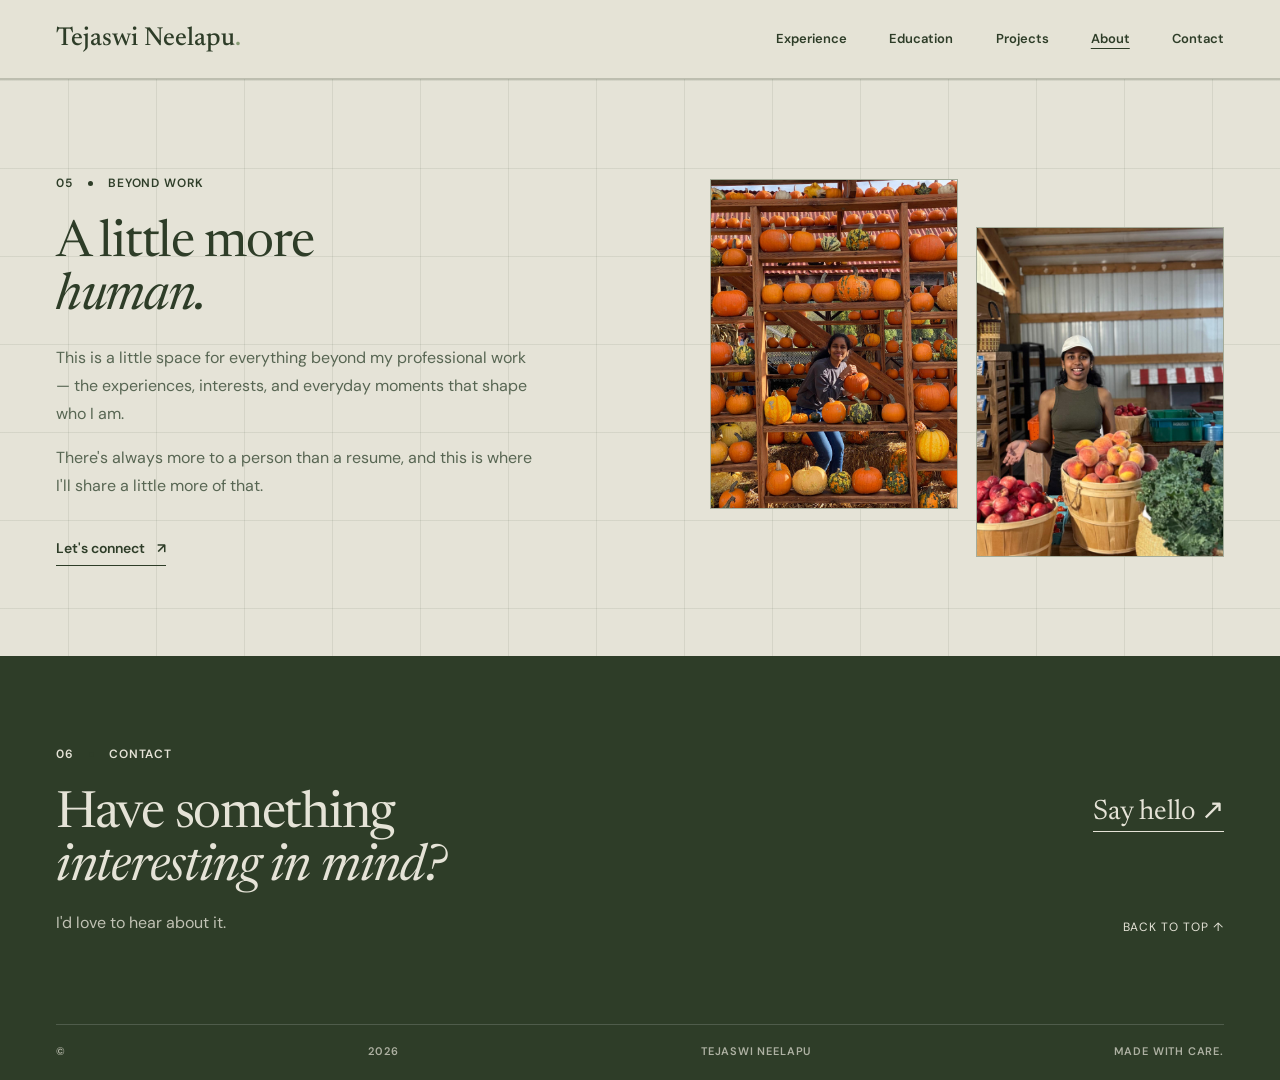
==== commit 409eddeb: "Add dedicated Education page and navigation; suppress all photo captions" ====
--- a/about.html
+++ b/about.html
@@ -13,7 +13,7 @@
   <link rel="preconnect" href="https://fonts.gstatic.com" crossorigin>
   <link href="https://fonts.googleapis.com/css2?family=DM+Sans:wght@400;500;600;700&family=Newsreader:opsz,wght@6..72,400;6..72,500;6..72,600&display=swap" rel="stylesheet">
 
-  <link rel="stylesheet" href="./styles.css?v=20261115b">
+  <link rel="stylesheet" href="./styles.css?v=20261115-edu">
   <script src="./script.js" defer></script>
 </head>
 
@@ -27,7 +27,7 @@
       </a>
 
       <nav id="main-nav" aria-label="Main navigation">
-        <a href="experience.html">Experience</a>
+        <a href="experience.html">Experience</a><a href="education.html">Education</a>
         <a href="projects.html">Projects</a>
         <a href="about.html" aria-current="page">About</a>
         <a href="contact.html">Contact</a>
@@ -55,7 +55,7 @@
 
         <div>
           <span class="index-label">
-            04 <span class="short-rule"></span> BEYOND WORK
+            05 <span class="section-dot"></span> BEYOND WORK
           </span>
 
           <h2 id="about-title">
@@ -108,7 +108,7 @@
     <div class="wrap footer-layout">
       <div>
         <span class="index-label">
-          05 <span class="short-rule"></span> CONTACT
+          06 <span class="section-dot"></span> CONTACT
         </span>
 
         <h2>
--- a/styles.css
+++ b/styles.css
@@ -90,3 +90,39 @@
 /* Homepage resume button */
 .button-secondary{display:inline-flex;align-items:center;justify-content:center;gap:18px;padding:13px 18px;border:1px solid var(--olive);font-size:13px;font-weight:600;color:var(--olive);transition:background .2s,color .2s,transform .2s}
 .button-secondary:hover{background:var(--olive);color:var(--white);transform:translateY(-2px)}
+
+
+/* Education page — architectural editorial layout */
+.education-page-title{font:400 clamp(40px,4vw,60px)/1.04 var(--serif);letter-spacing:-.025em;margin:23px 0 20px}
+.education-entries{border-top:1px solid var(--line)}
+.education-entry{display:grid;grid-template-columns:30% minmax(0,1fr);gap:7%;padding:36px 0 42px;border-bottom:1px solid var(--line)}
+.education-label,.education-courses h3,.activity-date{font-size:12px;letter-spacing:.06em;font-weight:600}
+.education-entry-side p{margin:12px 0 0;color:var(--muted);font-size:14px}
+.education-entry-side .education-gpa{color:var(--olive);font-weight:600}
+.education-entry-main h2{font:400 clamp(26px,3vw,38px)/1.15 var(--serif);margin:0 0 7px;letter-spacing:-.02em}
+.education-degree{font-size:17px;margin:0 0 20px}
+.education-detail{font-size:15px;line-height:1.75;max-width:680px;margin:0 0 22px;color:var(--muted)}
+.education-detail strong{color:var(--olive)}
+.education-detail a,.activity-link a{color:var(--olive);text-decoration:underline;text-underline-offset:4px;white-space:nowrap}
+.education-courses{border-top:1px solid var(--line);padding-top:18px}
+.education-courses h3{margin:0 0 10px;text-transform:uppercase}
+.education-courses p{font-size:14px;line-height:1.9;color:var(--muted);margin:0}
+.education-involvement{background:var(--white)}
+.education-activity-list{border-top:1px solid var(--line)}
+.education-activity{display:grid;grid-template-columns:34% minmax(0,1fr);gap:6%;border-bottom:1px solid var(--line);padding:25px 0}
+.education-activity h3{font:400 26px/1.2 var(--serif);margin:0 0 5px}
+.education-activity .activity-affiliation{font-weight:600;font-size:14px;color:var(--olive);margin:0 0 6px}
+.education-activity .activity-date{display:block;color:var(--muted);font-size:12px;letter-spacing:0;margin-top:10px}
+.education-activity>p,.education-activity>ul{font-size:15px;line-height:1.8;color:var(--muted);margin:0;max-width:770px}
+.education-activity>ul{padding-left:20px}
+.education-activity>ul li+li{margin-top:9px}
+.education-activity .activity-link{margin:12px 0 0;font-size:13px}
+.education-campus{background:var(--ivory)}
+/* Preserve a clean photography presentation even if an older HTML page is cached */
+.portrait-caption,.personal-gallery figcaption{display:none!important}
+.site-header nav a[aria-current="page"]{text-decoration:underline;text-underline-offset:5px}
+@media(max-width:800px){
+ .education-entry,.education-activity{grid-template-columns:1fr;gap:16px}
+ .education-entry{padding:26px 0 32px}
+ .education-activity{padding:24px 0}
+}
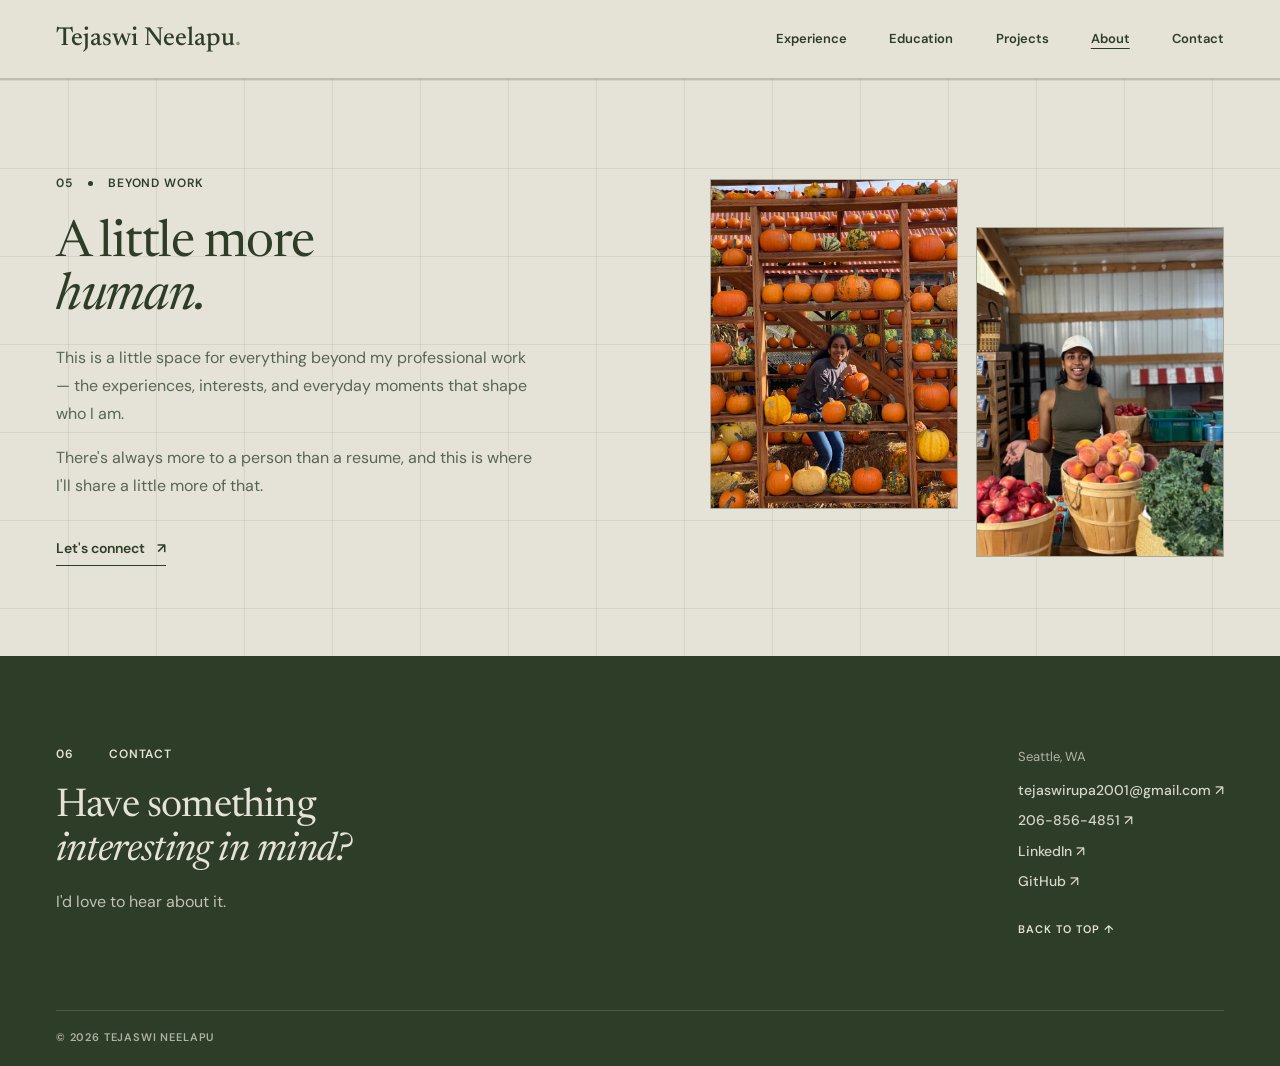
==== commit 0c0996ef: "Update shared footer links and reduce headline size on every page" ====
--- a/about.html
+++ b/about.html
@@ -13,7 +13,7 @@
   <link rel="preconnect" href="https://fonts.gstatic.com" crossorigin>
   <link href="https://fonts.googleapis.com/css2?family=DM+Sans:wght@400;500;600;700&family=Newsreader:opsz,wght@6..72,400;6..72,500;6..72,600&display=swap" rel="stylesheet">
 
-  <link rel="stylesheet" href="./styles.css?v=20261115-edu">
+  <link rel="stylesheet" href="./styles.css?v=20261115-footerlinks">
   <script src="./script.js" defer></script>
 </head>
 
@@ -105,35 +105,24 @@
   </main>
 
   <footer id="contact">
-    <div class="wrap footer-layout">
-      <div>
-        <span class="index-label">
-          06 <span class="section-dot"></span> CONTACT
-        </span>
-
-        <h2>
-          Have something<br>
-          <em>interesting in mind?</em>
-        </h2>
-
-        <p>I'd love to hear about it.</p>
+  <div class="wrap footer-layout">
+    <div class="footer-intro">
+      <span class="index-label">06 <span class="section-dot"></span> CONTACT</span>
+      <h2>Have something<br><em>interesting in mind?</em></h2>
+      <p>I'd love to hear about it.</p>
+    </div>
+    <div class="footer-right">
+      <div class="footer-contact-links" aria-label="Contact and social links">
+        <span class="footer-location">Seattle, WA</span>
+        <a href="mailto:tejaswirupa2001@gmail.com">tejaswirupa2001@gmail.com <span aria-hidden="true">↗</span></a>
+        <a href="tel:+12068564851">206-856-4851 <span aria-hidden="true">↗</span></a>
+        <a href="https://www.linkedin.com/in/tejaswirupa/" target="_blank" rel="noopener noreferrer">LinkedIn <span aria-hidden="true">↗</span></a>
+        <a href="https://github.com/tejaswirupa" target="_blank" rel="noopener noreferrer">GitHub <span aria-hidden="true">↗</span></a>
       </div>
-
-      <div class="footer-right">
-        <a href="mailto:tejaswirupa2001@gmail.com">
-          Say hello <span aria-hidden="true">↗</span>
-        </a>
-
-        <a class="back-top" href="#main">
-          BACK TO TOP ↑
-        </a>
-      </div>
+      <a class="back-top" href="#main">BACK TO TOP ↑</a>
     </div>
-
-    <div class="wrap copyright">
-      © <span id="year">2026</span> TEJASWI NEELAPU
-      <span>MADE WITH CARE.</span>
-    </div>
-  </footer>
+  </div>
+  <div class="wrap copyright">© <span id="year">2026</span> TEJASWI NEELAPU</div>
+</footer>
 </body>
 </html>
--- a/styles.css
+++ b/styles.css
@@ -126,3 +126,25 @@
  .education-entry{padding:26px 0 32px}
  .education-activity{padding:24px 0}
 }
+
+/* Restrained botanical corner details for the Education page */
+.education-section,.education-involvement,.education-campus{position:relative;overflow:hidden;isolation:isolate}
+.education-section>.wrap,.education-involvement>.wrap,.education-campus>.wrap{position:relative;z-index:1}
+.mini-flower{position:absolute;width:72px;height:105px;stroke:var(--olive);stroke-width:1.05;stroke-linecap:round;stroke-linejoin:round;opacity:.19;pointer-events:none;z-index:0}
+.mini-flower-1{top:26px;right:28px;transform:rotate(12deg)}
+.mini-flower-2{bottom:24px;left:22px;transform:rotate(-12deg);opacity:.14}
+.mini-flower-3{top:26px;right:30px;transform:rotate(-9deg);opacity:.15}
+@media(max-width:700px){.mini-flower{width:48px;height:70px;opacity:.1}.mini-flower-1,.mini-flower-3{right:9px;top:12px}.mini-flower-2{left:8px;bottom:12px}}
+
+/* Consistent, restrained contact footer across all pages */
+footer .footer-layout{align-items:start;gap:clamp(32px,5vw,90px)}
+footer .footer-intro{min-width:0}
+footer .footer-intro h2{font:400 clamp(28px,3.1vw,40px)/1.12 var(--serif);letter-spacing:-.02em;margin:19px 0 12px}
+footer .footer-right{display:flex;flex-direction:column;align-items:flex-start;justify-content:space-between;gap:30px;padding:6px 0 0;min-width:0}
+footer .footer-contact-links{display:flex;flex-direction:column;align-items:flex-start;gap:10px}
+footer .footer-contact-links a{font:500 14px/1.45 var(--sans);letter-spacing:0;overflow-wrap:anywhere;border:0;padding:0;text-decoration:none;opacity:.92}
+footer .footer-contact-links a:hover{text-decoration:underline;text-underline-offset:4px;opacity:1}
+footer .footer-location{font-size:13px;opacity:.72;margin-bottom:3px}
+footer .footer-right>a.back-top{font:600 11px/1.5 var(--sans);letter-spacing:.09em;border:0;padding:0}
+footer .copyright{display:block}
+@media(max-width:700px){footer .footer-layout{display:block}footer .footer-right{padding:22px 0 0;gap:30px}footer .footer-intro h2{font-size:30px}}
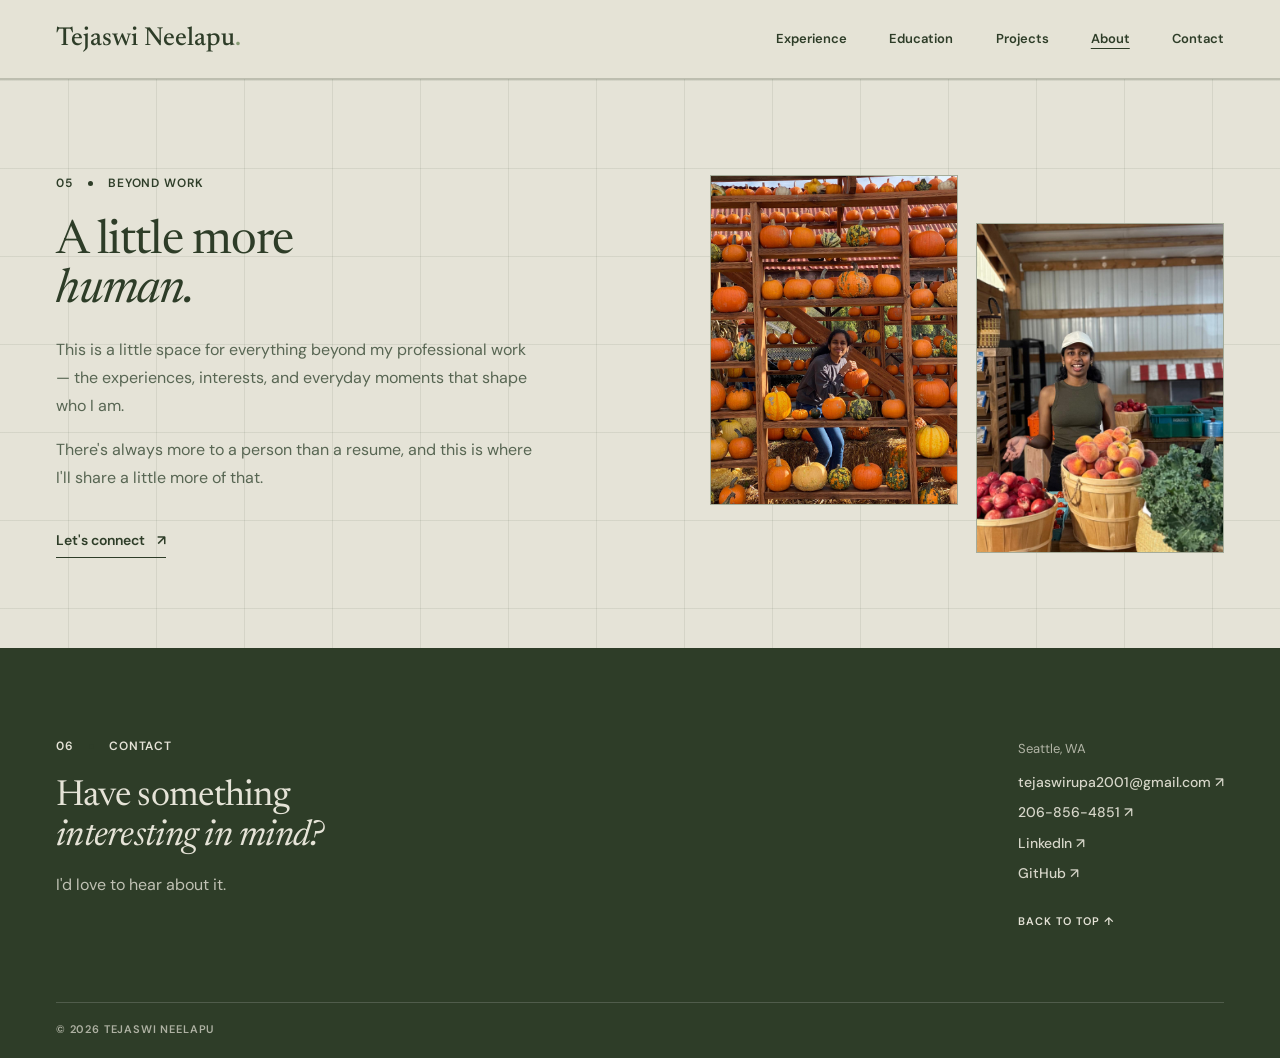
==== commit 328eba3d: "Slightly reduce large heading sizes consistently across website" ====
--- a/about.html
+++ b/about.html
@@ -13,7 +13,7 @@
   <link rel="preconnect" href="https://fonts.gstatic.com" crossorigin>
   <link href="https://fonts.googleapis.com/css2?family=DM+Sans:wght@400;500;600;700&family=Newsreader:opsz,wght@6..72,400;6..72,500;6..72,600&display=swap" rel="stylesheet">
 
-  <link rel="stylesheet" href="./styles.css?v=20261115-footerlinks">
+  <link rel="stylesheet" href="./styles.css?v=20261115-heading-scale">
   <script src="./script.js" defer></script>
 </head>
 
--- a/styles.css
+++ b/styles.css
@@ -148,3 +148,17 @@
 footer .footer-right>a.back-top{font:600 11px/1.5 var(--sans);letter-spacing:.09em;border:0;padding:0}
 footer .copyright{display:block}
 @media(max-width:700px){footer .footer-layout{display:block}footer .footer-right{padding:22px 0 0;gap:30px}footer .footer-intro h2{font-size:30px}}
+
+/* Gentle heading scale refinement: retain typographic hierarchy and fonts */
+.hero h1{font-size:clamp(44px,5.1vw,74px)}
+.section-intro h2,.section-top h2,.about-grid h2{font-size:clamp(36px,3.7vw,54px)}
+.education-page-title{font-size:clamp(36px,3.7vw,54px)}
+.education-entry-main h2{font-size:clamp(24px,2.8vw,35px)}
+.education-activity h3{font-size:24px}
+footer .footer-intro h2{font-size:clamp(26px,2.9vw,36px)}
+@media(max-width:950px){.hero h1{font-size:clamp(39px,5.1vw,59px)}}
+@media(max-width:700px){
+ .hero h1{font-size:clamp(43px,10vw,63px)}
+ .section-intro h2,.section-top h2,.about-grid h2,.education-page-title{font-size:clamp(35px,8.5vw,41px)}
+ footer .footer-intro h2{font-size:28px}
+}
